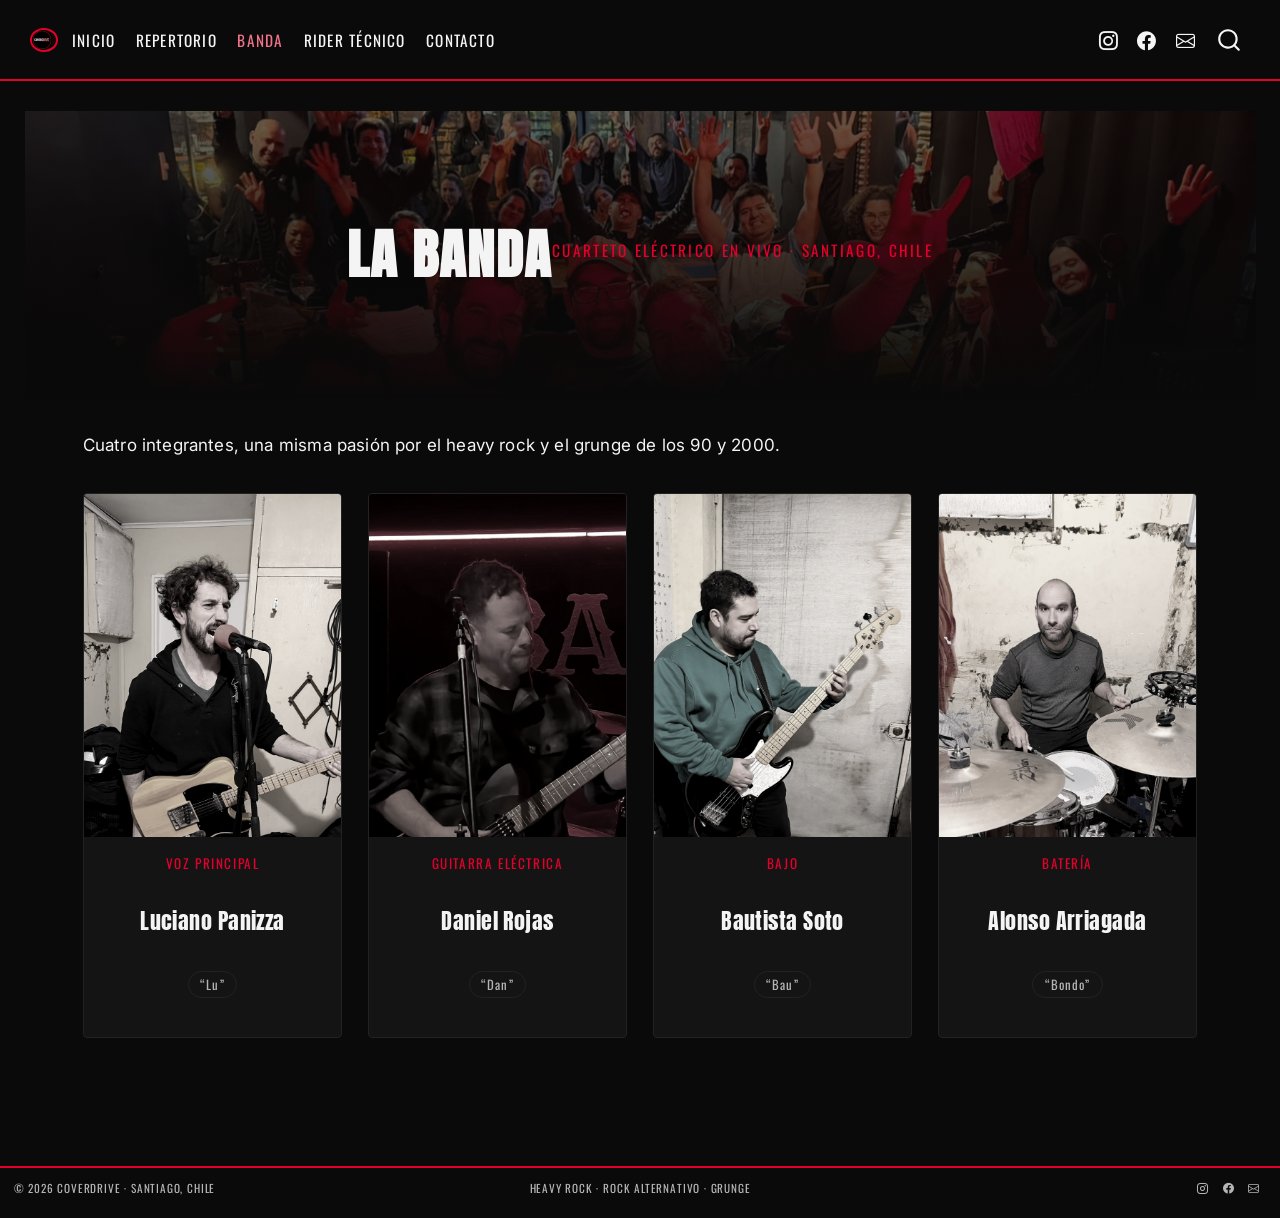
==== docs/banda.html @ 09de5f11 "render" ====
<!DOCTYPE html>
<html xmlns="http://www.w3.org/1999/xhtml" lang="es" xml:lang="es"><head>

<meta charset="utf-8">
<meta name="generator" content="quarto-1.9.38">

<meta name="viewport" content="width=device-width, initial-scale=1.0, user-scalable=yes">


<title>Banda – COVERDRIVE</title>
<style>
/* Default styles provided by pandoc.
** See https://pandoc.org/MANUAL.html#variables-for-html for config info.
*/
code{white-space: pre-wrap;}
span.smallcaps{font-variant: small-caps;}
div.columns{display: flex; gap: min(4vw, 1.5em);}
div.column{flex: auto; overflow-x: auto;}
div.hanging-indent{margin-left: 1.5em; text-indent: -1.5em;}
ul.task-list{list-style: none;}
ul.task-list li input[type="checkbox"] {
  width: 0.8em;
  margin: 0 0.8em 0.2em -1em; /* quarto-specific, see https://github.com/quarto-dev/quarto-cli/issues/4556 */ 
  vertical-align: middle;
}
</style>


<script src="site_libs/quarto-nav/quarto-nav.js"></script>
<script src="site_libs/clipboard/clipboard.min.js"></script>
<script src="site_libs/quarto-search/autocomplete.umd.js"></script>
<script src="site_libs/quarto-search/fuse.min.js"></script>
<script src="site_libs/quarto-search/quarto-search.js"></script>
<meta name="quarto:offset" content="./">
<link href="./Images/Logo.jpeg" rel="icon" type="image/jpeg">
<script src="site_libs/quarto-html/quarto.js" type="module"></script>
<script src="site_libs/quarto-html/tabsets/tabsets.js" type="module"></script>
<script src="site_libs/quarto-html/popper.min.js"></script>
<script src="site_libs/quarto-html/tippy.umd.min.js"></script>
<script src="site_libs/quarto-html/anchor.min.js"></script>
<link href="site_libs/quarto-html/tippy.css" rel="stylesheet">
<link href="site_libs/quarto-html/quarto-syntax-highlighting-dark-0a6b7249c26820e032cb0bd839ff02b1.css" rel="stylesheet" id="quarto-text-highlighting-styles">
<script src="site_libs/bootstrap/bootstrap.min.js"></script>
<link href="site_libs/bootstrap/bootstrap-icons.css" rel="stylesheet">
<link href="site_libs/bootstrap/bootstrap-abf8a0bd622ee74f22547159d51789f3.min.css" rel="stylesheet" append-hash="true" id="quarto-bootstrap" data-mode="dark">
<script id="quarto-search-options" type="application/json">{
  "location": "navbar",
  "copy-button": false,
  "collapse-after": 3,
  "panel-placement": "end",
  "type": "overlay",
  "limit": 50,
  "keyboard-shortcut": [
    "f",
    "/",
    "s"
  ],
  "show-item-context": false,
  "language": {
    "search-no-results-text": "No se han encontrado resultados",
    "search-matching-documents-text": "documentos encontrados",
    "search-copy-link-title": "Copiar el enlace en la búsqueda",
    "search-hide-matches-text": "Ocultar resultados adicionales",
    "search-more-match-text": "resultado adicional en este documento",
    "search-more-matches-text": "resultados adicionales en este documento",
    "search-clear-button-title": "Borrar",
    "search-text-placeholder": "",
    "search-detached-cancel-button-title": "Cancelar",
    "search-submit-button-title": "Enviar",
    "search-label": "Buscar"
  }
}</script>
<style>html{ scroll-behavior: smooth; }</style>
<link rel="preconnect" href="https://fonts.googleapis.com">
<link rel="preconnect" href="https://fonts.gstatic.com" crossorigin="">
<link href="https://fonts.googleapis.com/css2?family=Anton&amp;family=Oswald:wght@300;400;500;600;700&amp;family=Inter:wght@400;500;600&amp;display=swap" rel="stylesheet">


<meta property="og:title" content="Banda – COVERDRIVE">
<meta property="og:image" content="Images/Lu2.jpeg">
<meta property="og:site_name" content="COVERDRIVE">
<meta property="og:image:alt" content="Luciano Panizza - Voz Principal">
<meta name="twitter:title" content="Banda – COVERDRIVE">
<meta name="twitter:image" content="Images/Lu2.jpeg">
<meta name="twitter:image:alt" content="Luciano Panizza - Voz Principal">
<meta name="twitter:card" content="summary_large_image">
</head>

<body class="nav-fixed quarto-light">

<div id="quarto-search-results"></div>
  <header id="quarto-header" class="headroom fixed-top">
    <nav class="navbar navbar-expand-lg " data-bs-theme="dark">
      <div class="navbar-container container-fluid">
      <div class="navbar-brand-container mx-auto">
    <a href="./index.html" class="navbar-brand navbar-brand-logo">
    <img src="./Images/Logo.jpeg" alt="" class="navbar-logo light-content">
    <img src="./Images/Logo.jpeg" alt="" class="navbar-logo dark-content">
    </a>
  </div>
            <div id="quarto-search" class="" title="Buscar"></div>
          <button class="navbar-toggler" type="button" data-bs-toggle="collapse" data-bs-target="#navbarCollapse" aria-controls="navbarCollapse" role="menu" aria-expanded="false" aria-label="Navegación de palanca" onclick="if (window.quartoToggleHeadroom) { window.quartoToggleHeadroom(); }">
  <span class="navbar-toggler-icon"></span>
</button>
          <div class="collapse navbar-collapse" id="navbarCollapse">
            <ul class="navbar-nav navbar-nav-scroll me-auto">
  <li class="nav-item">
    <a class="nav-link" href="./index.html"> 
<span class="menu-text">Inicio</span></a>
  </li>  
  <li class="nav-item">
    <a class="nav-link" href="./repertorio.html"> 
<span class="menu-text">Repertorio</span></a>
  </li>  
  <li class="nav-item">
    <a class="nav-link active" href="./banda.html" aria-current="page"> 
<span class="menu-text">Banda</span></a>
  </li>  
  <li class="nav-item">
    <a class="nav-link" href="./rider.html"> 
<span class="menu-text">Rider Técnico</span></a>
  </li>  
  <li class="nav-item">
    <a class="nav-link" href="./contacto.html"> 
<span class="menu-text">Contacto</span></a>
  </li>  
</ul>
            <ul class="navbar-nav navbar-nav-scroll ms-auto">
  <li class="nav-item compact">
    <a class="nav-link" href="https://www.instagram.com/coverdrive.rock/" target="_blank"> <i class="bi bi-instagram" role="img" aria-label="Instagram">
</i> 
<span class="menu-text"></span></a>
  </li>  
  <li class="nav-item compact">
    <a class="nav-link" href="https://www.facebook.com/people/Coverdrive/61593947563282/" target="_blank"> <i class="bi bi-facebook" role="img" aria-label="Facebook">
</i> 
<span class="menu-text"></span></a>
  </li>  
  <li class="nav-item compact">
    <a class="nav-link" href="mailto:rock.coverdrive@gmail.com"> <i class="bi bi-envelope" role="img" aria-label="Correo">
</i> 
<span class="menu-text"></span></a>
  </li>  
</ul>
          </div> <!-- /navcollapse -->
            <div class="quarto-navbar-tools">
</div>
      </div> <!-- /container-fluid -->
    </nav>
</header>
<!-- content -->
<div id="quarto-content" class="quarto-container page-columns page-rows-contents page-layout-full page-navbar">
<!-- sidebar -->
<!-- margin-sidebar -->
    
<!-- main -->
<main class="content column-page" id="quarto-document-content">

<header id="title-block-header" class="quarto-title-block default">
<div class="quarto-title">
<h1 class="title">Banda</h1>
</div>



<div class="quarto-title-meta column-page">

    
  
    
  </div>
  


</header>


<section id="la-banda" class="level1 page-banner">
<h1>La Banda</h1>
<div class="page-banner-sub">
<p>Cuarteto Eléctrico en Vivo · Santiago, Chile</p>
</div>
</section>
<div class="container">
<p>Cuatro integrantes, una misma pasión por el heavy rock y el grunge de los 90 y 2000.</p>
<div class="band-grid">
<div class="band-card">
<p><img src="Images/Lu2.jpeg" alt="Luciano Panizza - Voz Principal"> <span class="role">Voz Principal</span><br>
<span class="name">Luciano Panizza</span><br>
<span class="nickname">“Lu”</span></p>
</div>
<div class="band-card">
<p><img src="Images/Dan2.jpeg" alt="Daniel Rojas - Guitarra Eléctrica"> <span class="role">Guitarra Eléctrica</span><br>
<span class="name">Daniel Rojas</span><br>
<span class="nickname">“Dan”</span></p>
</div>
<div class="band-card">
<p><img src="Images/Bau1.jpeg" alt="Bautista Soto - Bajo"> <span class="role">Bajo</span><br>
<span class="name">Bautista Soto</span><br>
<span class="nickname">“Bau”</span></p>
</div>
<div class="band-card">
<p><img src="Images/Bondo3.jpeg" alt="Alonso Arriagada - Batería"> <span class="role">Batería</span><br>
<span class="name">Alonso Arriagada</span><br>
<span class="nickname">“Bondo”</span></p>
</div>
</div>
</div>



</main> <!-- /main -->
<script id="quarto-html-after-body" type="application/javascript">
  window.document.addEventListener("DOMContentLoaded", function (event) {
    const icon = "";
    const anchorJS = new window.AnchorJS();
    anchorJS.options = {
      placement: 'right',
      icon: icon
    };
    anchorJS.add('.anchored');
    const isCodeAnnotation = (el) => {
      for (const clz of el.classList) {
        if (clz.startsWith('code-annotation-')) {                     
          return true;
        }
      }
      return false;
    }
    const onCopySuccess = function(e) {
      // button target
      const button = e.trigger;
      // don't keep focus
      button.blur();
      // flash "checked"
      button.classList.add('code-copy-button-checked');
      var currentTitle = button.getAttribute("title");
      button.setAttribute("title", "Copiado");
      let tooltip;
      if (window.bootstrap) {
        button.setAttribute("data-bs-toggle", "tooltip");
        button.setAttribute("data-bs-placement", "left");
        button.setAttribute("data-bs-title", "Copiado");
        tooltip = new bootstrap.Tooltip(button, 
          { trigger: "manual", 
            customClass: "code-copy-button-tooltip",
            offset: [0, -8]});
        tooltip.show();    
      }
      setTimeout(function() {
        if (tooltip) {
          tooltip.hide();
          button.removeAttribute("data-bs-title");
          button.removeAttribute("data-bs-toggle");
          button.removeAttribute("data-bs-placement");
        }
        button.setAttribute("title", currentTitle);
        button.classList.remove('code-copy-button-checked');
      }, 1000);
      // clear code selection
      e.clearSelection();
    }
    const getTextToCopy = function(trigger) {
      const outerScaffold = trigger.parentElement.cloneNode(true);
      const codeEl = outerScaffold.querySelector('code');
      for (const childEl of codeEl.children) {
        if (isCodeAnnotation(childEl)) {
          childEl.remove();
        }
      }
      return codeEl.innerText;
    }
    const clipboard = new window.ClipboardJS('.code-copy-button:not([data-in-quarto-modal])', {
      text: getTextToCopy
    });
    clipboard.on('success', onCopySuccess);
    if (window.document.getElementById('quarto-embedded-source-code-modal')) {
      const clipboardModal = new window.ClipboardJS('.code-copy-button[data-in-quarto-modal]', {
        text: getTextToCopy,
        container: window.document.getElementById('quarto-embedded-source-code-modal')
      });
      clipboardModal.on('success', onCopySuccess);
    }
      var localhostRegex = new RegExp(/^(?:http|https):\/\/localhost\:?[0-9]*\//);
      var mailtoRegex = new RegExp(/^mailto:/);
        var filterRegex = new RegExp('/' + window.location.host + '/');
      var isInternal = (href) => {
          return filterRegex.test(href) || localhostRegex.test(href) || mailtoRegex.test(href);
      }
      // Inspect non-navigation links and adorn them if external
     var links = window.document.querySelectorAll('a[href]:not(.nav-link):not(.navbar-brand):not(.toc-action):not(.sidebar-link):not(.sidebar-item-toggle):not(.pagination-link):not(.no-external):not([aria-hidden]):not(.dropdown-item):not(.quarto-navigation-tool):not(.about-link)');
      for (var i=0; i<links.length; i++) {
        const link = links[i];
        if (!isInternal(link.href)) {
          // undo the damage that might have been done by quarto-nav.js in the case of
          // links that we want to consider external
          if (link.dataset.originalHref !== undefined) {
            link.href = link.dataset.originalHref;
          }
        }
      }
    function tippyHover(el, contentFn, onTriggerFn, onUntriggerFn) {
      const config = {
        allowHTML: true,
        maxWidth: 500,
        delay: 100,
        arrow: false,
        appendTo: function(el) {
            return el.parentElement;
        },
        interactive: true,
        interactiveBorder: 10,
        theme: 'quarto',
        placement: 'bottom-start',
      };
      if (contentFn) {
        config.content = contentFn;
      }
      if (onTriggerFn) {
        config.onTrigger = onTriggerFn;
      }
      if (onUntriggerFn) {
        config.onUntrigger = onUntriggerFn;
      }
      window.tippy(el, config); 
    }
    const noterefs = window.document.querySelectorAll('a[role="doc-noteref"]');
    for (var i=0; i<noterefs.length; i++) {
      const ref = noterefs[i];
      tippyHover(ref, function() {
        // use id or data attribute instead here
        let href = ref.getAttribute('data-footnote-href') || ref.getAttribute('href');
        try { href = new URL(href).hash; } catch {}
        const id = href.replace(/^#\/?/, "");
        const note = window.document.getElementById(id);
        if (note) {
          return note.innerHTML;
        } else {
          return "";
        }
      });
    }
    const xrefs = window.document.querySelectorAll('a.quarto-xref');
    const processXRef = (id, note) => {
      // Strip column container classes
      const stripColumnClz = (el) => {
        el.classList.remove("page-full", "page-columns");
        if (el.children) {
          for (const child of el.children) {
            stripColumnClz(child);
          }
        }
      }
      stripColumnClz(note)
      if (id === null || id.startsWith('sec-')) {
        // Special case sections, only their first couple elements
        const container = document.createElement("div");
        if (note.children && note.children.length > 2) {
          container.appendChild(note.children[0].cloneNode(true));
          for (let i = 1; i < note.children.length; i++) {
            const child = note.children[i];
            if (child.tagName === "P" && child.innerText === "") {
              continue;
            } else {
              container.appendChild(child.cloneNode(true));
              break;
            }
          }
          if (window.Quarto?.typesetMath) {
            window.Quarto.typesetMath(container);
          }
          return container.innerHTML
        } else {
          if (window.Quarto?.typesetMath) {
            window.Quarto.typesetMath(note);
          }
          return note.innerHTML;
        }
      } else {
        // Remove any anchor links if they are present
        const anchorLink = note.querySelector('a.anchorjs-link');
        if (anchorLink) {
          anchorLink.remove();
        }
        if (window.Quarto?.typesetMath) {
          window.Quarto.typesetMath(note);
        }
        if (note.classList.contains("callout")) {
          return note.outerHTML;
        } else {
          return note.innerHTML;
        }
      }
    }
    for (var i=0; i<xrefs.length; i++) {
      const xref = xrefs[i];
      tippyHover(xref, undefined, function(instance) {
        instance.disable();
        let url = xref.getAttribute('href');
        let hash = undefined; 
        if (url.startsWith('#')) {
          hash = url;
        } else {
          try { hash = new URL(url).hash; } catch {}
        }
        if (hash) {
          const id = hash.replace(/^#\/?/, "");
          const note = window.document.getElementById(id);
          if (note !== null) {
            try {
              const html = processXRef(id, note.cloneNode(true));
              instance.setContent(html);
            } finally {
              instance.enable();
              instance.show();
            }
          } else {
            // See if we can fetch this
            fetch(url.split('#')[0])
            .then(res => res.text())
            .then(html => {
              const parser = new DOMParser();
              const htmlDoc = parser.parseFromString(html, "text/html");
              const note = htmlDoc.getElementById(id);
              if (note !== null) {
                const html = processXRef(id, note);
                instance.setContent(html);
              } 
            }).finally(() => {
              instance.enable();
              instance.show();
            });
          }
        } else {
          // See if we can fetch a full url (with no hash to target)
          // This is a special case and we should probably do some content thinning / targeting
          fetch(url)
          .then(res => res.text())
          .then(html => {
            const parser = new DOMParser();
            const htmlDoc = parser.parseFromString(html, "text/html");
            const note = htmlDoc.querySelector('main.content');
            if (note !== null) {
              // This should only happen for chapter cross references
              // (since there is no id in the URL)
              // remove the first header
              if (note.children.length > 0 && note.children[0].tagName === "HEADER") {
                note.children[0].remove();
              }
              const html = processXRef(null, note);
              instance.setContent(html);
            } 
          }).finally(() => {
            instance.enable();
            instance.show();
          });
        }
      }, function(instance) {
      });
    }
        let selectedAnnoteEl;
        const selectorForAnnotation = ( cell, annotation) => {
          let cellAttr = 'data-code-cell="' + cell + '"';
          let lineAttr = 'data-code-annotation="' +  annotation + '"';
          const selector = 'span[' + cellAttr + '][' + lineAttr + ']';
          return selector;
        }
        const selectCodeLines = (annoteEl) => {
          const doc = window.document;
          const targetCell = annoteEl.getAttribute("data-target-cell");
          const targetAnnotation = annoteEl.getAttribute("data-target-annotation");
          const annoteSpan = window.document.querySelector(selectorForAnnotation(targetCell, targetAnnotation));
          const lines = annoteSpan.getAttribute("data-code-lines").split(",");
          const lineIds = lines.map((line) => {
            return targetCell + "-" + line;
          })
          let top = null;
          let height = null;
          let parent = null;
          if (lineIds.length > 0) {
              //compute the position of the single el (top and bottom and make a div)
              const el = window.document.getElementById(lineIds[0]);
              top = el.offsetTop;
              height = el.offsetHeight;
              parent = el.parentElement.parentElement;
            if (lineIds.length > 1) {
              const lastEl = window.document.getElementById(lineIds[lineIds.length - 1]);
              const bottom = lastEl.offsetTop + lastEl.offsetHeight;
              height = bottom - top;
            }
            if (top !== null && height !== null && parent !== null) {
              // cook up a div (if necessary) and position it 
              let div = window.document.getElementById("code-annotation-line-highlight");
              if (div === null) {
                div = window.document.createElement("div");
                div.setAttribute("id", "code-annotation-line-highlight");
                div.style.position = 'absolute';
                parent.appendChild(div);
              }
              div.style.top = top - 2 + "px";
              div.style.height = height + 4 + "px";
              div.style.left = 0;
              let gutterDiv = window.document.getElementById("code-annotation-line-highlight-gutter");
              if (gutterDiv === null) {
                gutterDiv = window.document.createElement("div");
                gutterDiv.setAttribute("id", "code-annotation-line-highlight-gutter");
                gutterDiv.style.position = 'absolute';
                const codeCell = window.document.getElementById(targetCell);
                const gutter = codeCell.querySelector('.code-annotation-gutter');
                gutter.appendChild(gutterDiv);
              }
              gutterDiv.style.top = top - 2 + "px";
              gutterDiv.style.height = height + 4 + "px";
            }
            selectedAnnoteEl = annoteEl;
          }
        };
        const unselectCodeLines = () => {
          const elementsIds = ["code-annotation-line-highlight", "code-annotation-line-highlight-gutter"];
          elementsIds.forEach((elId) => {
            const div = window.document.getElementById(elId);
            if (div) {
              div.remove();
            }
          });
          selectedAnnoteEl = undefined;
        };
          // Handle positioning of the toggle
      window.addEventListener(
        "resize",
        throttle(() => {
          elRect = undefined;
          if (selectedAnnoteEl) {
            selectCodeLines(selectedAnnoteEl);
          }
        }, 10)
      );
      function throttle(fn, ms) {
      let throttle = false;
      let timer;
        return (...args) => {
          if(!throttle) { // first call gets through
              fn.apply(this, args);
              throttle = true;
          } else { // all the others get throttled
              if(timer) clearTimeout(timer); // cancel #2
              timer = setTimeout(() => {
                fn.apply(this, args);
                timer = throttle = false;
              }, ms);
          }
        };
      }
        // Attach click handler to the DT
        const annoteDls = window.document.querySelectorAll('dt[data-target-cell]');
        for (const annoteDlNode of annoteDls) {
          annoteDlNode.addEventListener('click', (event) => {
            const clickedEl = event.target;
            if (clickedEl !== selectedAnnoteEl) {
              unselectCodeLines();
              const activeEl = window.document.querySelector('dt[data-target-cell].code-annotation-active');
              if (activeEl) {
                activeEl.classList.remove('code-annotation-active');
              }
              selectCodeLines(clickedEl);
              clickedEl.classList.add('code-annotation-active');
            } else {
              // Unselect the line
              unselectCodeLines();
              clickedEl.classList.remove('code-annotation-active');
            }
          });
        }
    const findCites = (el) => {
      const parentEl = el.parentElement;
      if (parentEl) {
        const cites = parentEl.dataset.cites;
        if (cites) {
          return {
            el,
            cites: cites.split(' ')
          };
        } else {
          return findCites(el.parentElement)
        }
      } else {
        return undefined;
      }
    };
    var bibliorefs = window.document.querySelectorAll('a[role="doc-biblioref"]');
    for (var i=0; i<bibliorefs.length; i++) {
      const ref = bibliorefs[i];
      const citeInfo = findCites(ref);
      if (citeInfo) {
        tippyHover(citeInfo.el, function() {
          var popup = window.document.createElement('div');
          citeInfo.cites.forEach(function(cite) {
            var citeDiv = window.document.createElement('div');
            citeDiv.classList.add('hanging-indent');
            citeDiv.classList.add('csl-entry');
            var biblioDiv = window.document.getElementById('ref-' + cite);
            if (biblioDiv) {
              citeDiv.innerHTML = biblioDiv.innerHTML;
            }
            popup.appendChild(citeDiv);
          });
          return popup.innerHTML;
        });
      }
    }
  });
  </script>
</div> <!-- /content -->
<footer class="footer">
  <div class="nav-footer">
    <div class="nav-footer-left">
<p>© 2026 Coverdrive · Santiago, Chile</p>
</div>   
    <div class="nav-footer-center">
      <ul class="footer-items list-unstyled">
    <li class="nav-item">
 Heavy Rock · Rock Alternativo · Grunge
  </li>  
</ul>
    </div>
    <div class="nav-footer-right">
      <ul class="footer-items list-unstyled">
    <li class="nav-item compact">
    <a class="nav-link" href="https://www.instagram.com/coverdrive.rock/">
      <i class="bi bi-instagram" role="img" aria-label="Instagram">
</i> 
    </a>
  </li>  
    <li class="nav-item compact">
    <a class="nav-link" href="https://www.facebook.com/people/Coverdrive/61593947563282/">
      <i class="bi bi-facebook" role="img" aria-label="Facebook">
</i> 
    </a>
  </li>  
    <li class="nav-item compact">
    <a class="nav-link" href="mailto:rock.coverdrive@gmail.com">
      <i class="bi bi-envelope" role="img" aria-label="Correo">
</i> 
    </a>
  </li>  
</ul>
    </div>
  </div>
</footer>




<script src="site_libs/quarto-html/zenscroll-min.js"></script>
</body></html>
---- docs/site_libs/quarto-html/tippy.css ----
.tippy-box[data-animation=fade][data-state=hidden]{opacity:0}[data-tippy-root]{max-width:calc(100vw - 10px)}.tippy-box{position:relative;background-color:#333;color:#fff;border-radius:4px;font-size:14px;line-height:1.4;white-space:normal;outline:0;transition-property:transform,visibility,opacity}.tippy-box[data-placement^=top]>.tippy-arrow{bottom:0}.tippy-box[data-placement^=top]>.tippy-arrow:before{bottom:-7px;left:0;border-width:8px 8px 0;border-top-color:initial;transform-origin:center top}.tippy-box[data-placement^=bottom]>.tippy-arrow{top:0}.tippy-box[data-placement^=bottom]>.tippy-arrow:before{top:-7px;left:0;border-width:0 8px 8px;border-bottom-color:initial;transform-origin:center bottom}.tippy-box[data-placement^=left]>.tippy-arrow{right:0}.tippy-box[data-placement^=left]>.tippy-arrow:before{border-width:8px 0 8px 8px;border-left-color:initial;right:-7px;transform-origin:center left}.tippy-box[data-placement^=right]>.tippy-arrow{left:0}.tippy-box[data-placement^=right]>.tippy-arrow:before{left:-7px;border-width:8px 8px 8px 0;border-right-color:initial;transform-origin:center right}.tippy-box[data-inertia][data-state=visible]{transition-timing-function:cubic-bezier(.54,1.5,.38,1.11)}.tippy-arrow{width:16px;height:16px;color:#333}.tippy-arrow:before{content:"";position:absolute;border-color:transparent;border-style:solid}.tippy-content{position:relative;padding:5px 9px;z-index:1}
---- docs/site_libs/quarto-html/quarto-syntax-highlighting-dark-0a6b7249c26820e032cb0bd839ff02b1.css ----
/* quarto syntax highlight colors */
:root {
  --quarto-hl-al-color: #f07178;
  --quarto-hl-an-color: #d4d0ab;
  --quarto-hl-at-color: #00e0e0;
  --quarto-hl-bn-color: #d4d0ab;
  --quarto-hl-bu-color: #abe338;
  --quarto-hl-ch-color: #abe338;
  --quarto-hl-co-color: #f8f8f2;
  --quarto-hl-cv-color: #ffd700;
  --quarto-hl-cn-color: #ffd700;
  --quarto-hl-cf-color: #ffa07a;
  --quarto-hl-dt-color: #ffa07a;
  --quarto-hl-dv-color: #d4d0ab;
  --quarto-hl-do-color: #f8f8f2;
  --quarto-hl-er-color: #f07178;
  --quarto-hl-ex-color: #00e0e0;
  --quarto-hl-fl-color: #d4d0ab;
  --quarto-hl-fu-color: #ffa07a;
  --quarto-hl-im-color: #abe338;
  --quarto-hl-in-color: #d4d0ab;
  --quarto-hl-kw-color: #ffa07a;
  --quarto-hl-op-color: #ffa07a;
  --quarto-hl-ot-color: #00e0e0;
  --quarto-hl-pp-color: #dcc6e0;
  --quarto-hl-re-color: #00e0e0;
  --quarto-hl-sc-color: #abe338;
  --quarto-hl-ss-color: #abe338;
  --quarto-hl-st-color: #abe338;
  --quarto-hl-va-color: #00e0e0;
  --quarto-hl-vs-color: #abe338;
  --quarto-hl-wa-color: #dcc6e0;
}

/* other quarto variables */
:root {
  --quarto-font-monospace: SFMono-Regular, Menlo, Monaco, Consolas, "Liberation Mono", "Courier New", monospace;
}

/* syntax highlight based on Pandoc's rules */
pre > code.sourceCode > span {
  color: #f8f8f2;
}

code.sourceCode > span {
  color: #f8f8f2;
}

div.sourceCode,
div.sourceCode pre.sourceCode {
  color: #f8f8f2;
}

/* Normal */
code span {
  color: #f8f8f2;
}

/* Alert */
code span.al {
  color: #f07178;
}

/* Annotation */
code span.an {
  color: #d4d0ab;
}

/* Attribute */
code span.at {
  color: #00e0e0;
}

/* BaseN */
code span.bn {
  color: #d4d0ab;
}

/* BuiltIn */
code span.bu {
  color: #abe338;
}

/* ControlFlow */
code span.cf {
  font-weight: bold;
  color: #ffa07a;
}

/* Char */
code span.ch {
  color: #abe338;
}

/* Constant */
code span.cn {
  color: #ffd700;
}

/* Comment */
code span.co {
  font-style: italic;
  color: #f8f8f2;
}

/* CommentVar */
code span.cv {
  color: #ffd700;
}

/* Documentation */
code span.do {
  color: #f8f8f2;
}

/* DataType */
code span.dt {
  color: #ffa07a;
}

/* DecVal */
code span.dv {
  color: #d4d0ab;
}

/* Error */
code span.er {
  color: #f07178;
  text-decoration: underline;
}

/* Extension */
code span.ex {
  font-weight: bold;
  color: #00e0e0;
}

/* Float */
code span.fl {
  color: #d4d0ab;
}

/* Function */
code span.fu {
  color: #ffa07a;
}

/* Import */
code span.im {
  color: #abe338;
}

/* Information */
code span.in {
  color: #d4d0ab;
}

/* Keyword */
code span.kw {
  font-weight: bold;
  color: #ffa07a;
}

/* Operator */
code span.op {
  color: #ffa07a;
}

/* Other */
code span.ot {
  color: #00e0e0;
}

/* Preprocessor */
code span.pp {
  color: #dcc6e0;
}

/* RegionMarker */
code span.re {
  background-color: #f8f8f2;
  color: #00e0e0;
}

/* SpecialChar */
code span.sc {
  color: #abe338;
}

/* SpecialString */
code span.ss {
  color: #abe338;
}

/* String */
code span.st {
  color: #abe338;
}

/* Variable */
code span.va {
  color: #00e0e0;
}

/* VerbatimString */
code span.vs {
  color: #abe338;
}

/* Warning */
code span.wa {
  color: #dcc6e0;
}

.prevent-inlining {
  content: "</";
}

/*# sourceMappingURL=175367c052bafc98bd680af3479823f0.css.map */
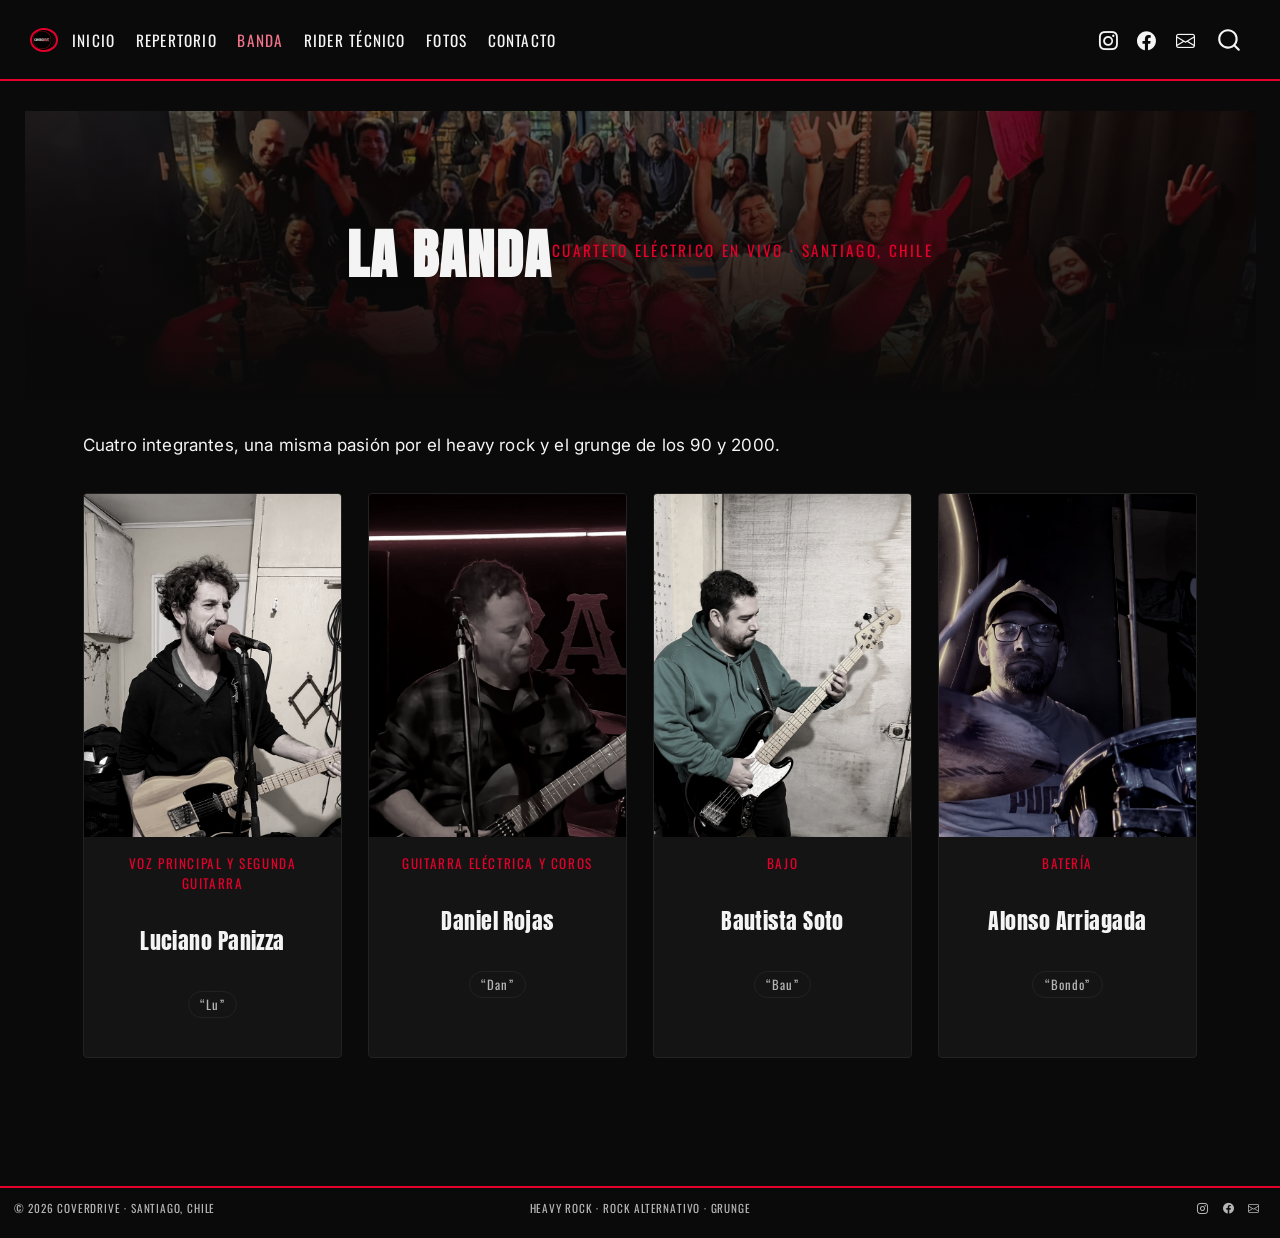
==== commit bc4521e5: "render" ====
--- a/docs/banda.html
+++ b/docs/banda.html
@@ -121,6 +121,10 @@
 <span class="menu-text">Rider Técnico</span></a>
   </li>  
   <li class="nav-item">
+    <a class="nav-link" href="./Fotos.html"> 
+<span class="menu-text">Fotos</span></a>
+  </li>  
+  <li class="nav-item">
     <a class="nav-link" href="./contacto.html"> 
 <span class="menu-text">Contacto</span></a>
   </li>  
@@ -185,12 +189,12 @@
 <p>Cuatro integrantes, una misma pasión por el heavy rock y el grunge de los 90 y 2000.</p>
 <div class="band-grid">
 <div class="band-card">
-<p><img src="Images/Lu2.jpeg" alt="Luciano Panizza - Voz Principal"> <span class="role">Voz Principal</span><br>
+<p><img src="Images/Lu2.jpeg" alt="Luciano Panizza - Voz Principal"> <span class="role">Voz Principal y Segunda Guitarra</span><br>
 <span class="name">Luciano Panizza</span><br>
 <span class="nickname">“Lu”</span></p>
 </div>
 <div class="band-card">
-<p><img src="Images/Dan2.jpeg" alt="Daniel Rojas - Guitarra Eléctrica"> <span class="role">Guitarra Eléctrica</span><br>
+<p><img src="Images/Dan2.jpeg" alt="Daniel Rojas - Guitarra Eléctrica"> <span class="role">Guitarra Eléctrica y Coros</span><br>
 <span class="name">Daniel Rojas</span><br>
 <span class="nickname">“Dan”</span></p>
 </div>
@@ -200,7 +204,7 @@
 <span class="nickname">“Bau”</span></p>
 </div>
 <div class="band-card">
-<p><img src="Images/Bondo3.jpeg" alt="Alonso Arriagada - Batería"> <span class="role">Batería</span><br>
+<p><img src="Images/Alonso1.jpeg" alt="Alonso Arriagada - Batería"> <span class="role">Batería</span><br>
 <span class="name">Alonso Arriagada</span><br>
 <span class="nickname">“Bondo”</span></p>
 </div>
